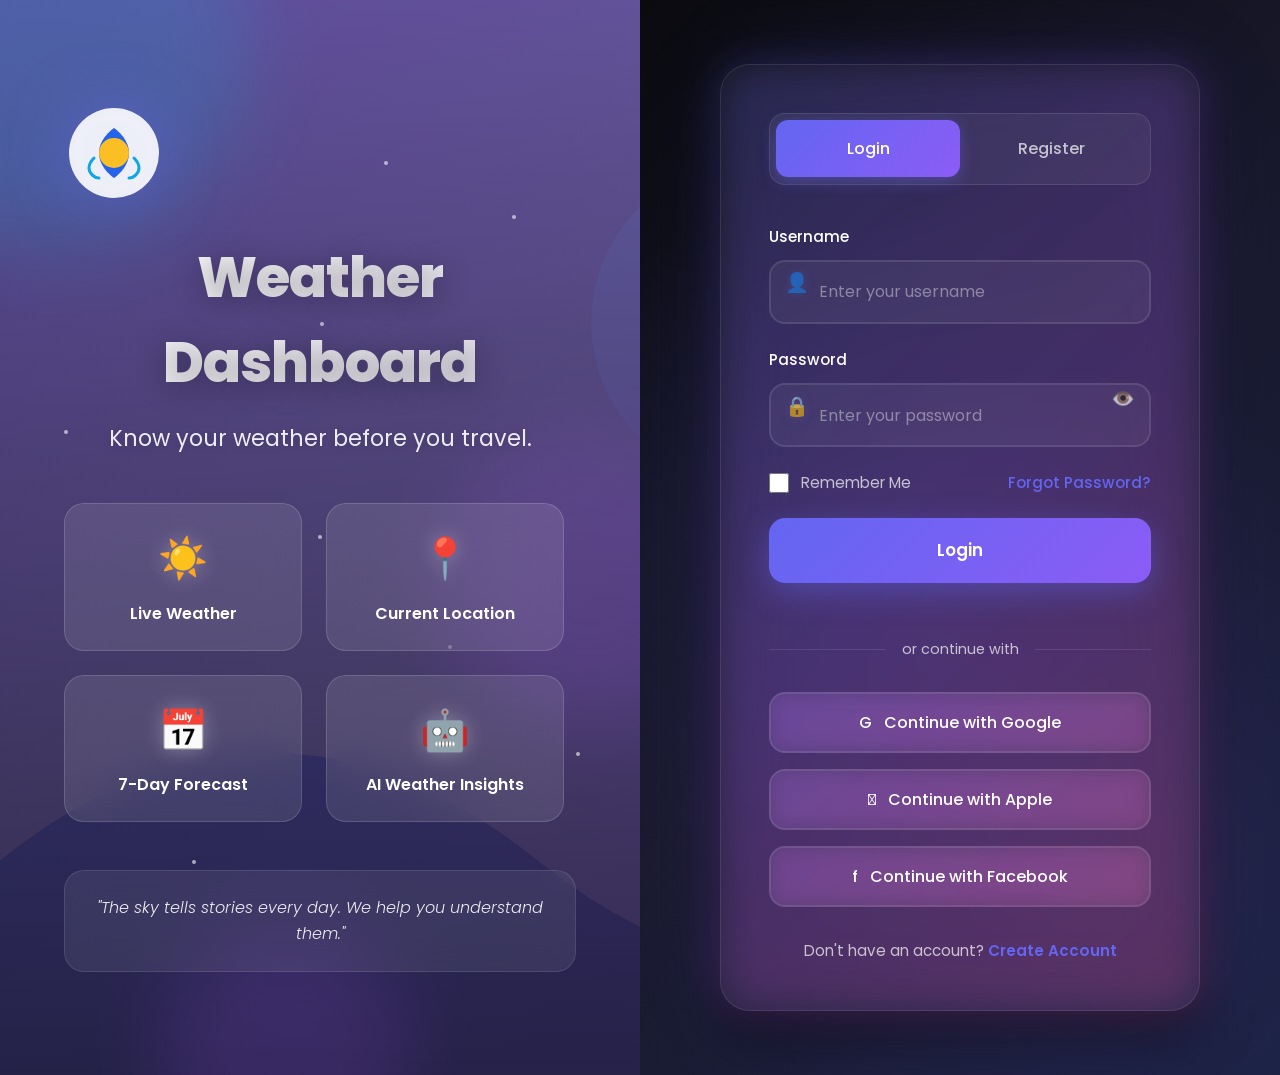
==== dashboard.html @ 893cb173 "Initial project setup" ====
<!DOCTYPE html>
<html lang="en">
<head>
    <meta charset="UTF-8">
    <meta name="viewport" content="width=device-width, initial-scale=1.0">
    <title>Weather Dashboard</title>
    <link rel="preconnect" href="https://fonts.googleapis.com">
    <link rel="preconnect" href="https://fonts.gstatic.com" crossorigin>
    <link href="https://fonts.googleapis.com/css2?family=Poppins:wght@300;400;500;600;700&display=swap" rel="stylesheet">
    <link rel="stylesheet" href="css/dashboard.css">
</head>
<body>
    <div class="dashboard-container">
        <!-- Sidebar -->
        <aside class="sidebar" id="sidebar">
            <div class="sidebar-header">
                <div class="logo">
                    <svg viewBox="0 0 100 100" fill="none" xmlns="http://www.w3.org/2000/svg">
                        <circle cx="50" cy="50" r="45" fill="white"/>
                        <path d="M50 25C50 25 35 35 35 50C35 65 50 75 50 75C50 75 65 65 65 50C65 35 50 25 50 25Z" fill="#2563EB"/>
                        <circle cx="50" cy="50" r="15" fill="#FBBF24"/>
                    </svg>
                </div>
                <span class="app-name">Weather</span>
            </div>

            <nav class="sidebar-nav">
                <a href="#" class="nav-item active" data-section="dashboard">
                    <span class="nav-icon">📊</span>
                    <span class="nav-text">Dashboard</span>
                </a>
                <a href="#" class="nav-item" data-section="weather">
                    <span class="nav-icon">🌤️</span>
                    <span class="nav-text">Weather</span>
                </a>
                <a href="#" class="nav-item" data-section="forecast">
                    <span class="nav-icon">📅</span>
                    <span class="nav-text">Forecast</span>
                </a>
                <a href="#" class="nav-item" data-section="maps">
                    <span class="nav-icon">🗺️</span>
                    <span class="nav-text">Maps</span>
                </a>
                <a href="#" class="nav-item" data-section="favorites">
                    <span class="nav-icon">⭐</span>
                    <span class="nav-text">Favorites</span>
                </a>
                <a href="#" class="nav-item" data-section="recent">
                    <span class="nav-icon">🕐</span>
                    <span class="nav-text">Recent Searches</span>
                </a>
                <a href="#" class="nav-item" data-section="alerts">
                    <span class="nav-icon">🔔</span>
                    <span class="nav-text">Alerts</span>
                </a>
                <a href="#" class="nav-item" data-section="settings">
                    <span class="nav-icon">⚙️</span>
                    <span class="nav-text">Settings</span>
                </a>
            </nav>

            <!-- Premium Upgrade Card -->
            <div class="premium-card">
                <h4>✨ Upgrade to Pro</h4>
                <p>Unlock advanced features</p>
                <button class="upgrade-btn">Upgrade Now</button>
            </div>

            <div class="sidebar-footer">
                <a href="#" class="nav-item logout-btn" id="logoutBtn">
                    <span class="nav-icon">🚪</span>
                    <span class="nav-text">Logout</span>
                </a>
            </div>
        </aside>

        <!-- Main Content -->
        <main class="main-content">
            <!-- Top Navigation -->
            <header class="top-nav">
                <button class="menu-toggle" id="menuToggle">
                    <span></span>
                    <span></span>
                    <span></span>
                </button>

                <div class="search-bar">
                    <span class="search-icon">🔍</span>
                    <input type="text" id="citySearch" placeholder="Search city..." autocomplete="off">
                    <button class="search-btn" id="searchBtn">Search</button>
                </div>

                <div class="nav-actions">
                    <button class="location-btn" id="locationBtn" title="Detect My Location">
                        📍
                    </button>
                    <button class="theme-toggle" id="themeToggle" title="Toggle Theme">
                        🌙
                    </button>
                    <button class="notification-btn" title="Notifications">
                        🔔
                    </button>
                    <div class="user-profile">
                        <img src="assets/avatar.svg" alt="User Avatar" class="avatar" id="userAvatar">
                        <span class="username" id="displayUsername">User</span>
                    </div>
                </div>
            </header>

            <!-- Dashboard Content -->
            <div class="content-area">
                <!-- Greeting Section -->
                <div class="greeting-section">
                    <h1 id="greeting">Good Morning!</h1>
                    <p class="current-time" id="currentTime">Loading...</p>
                </div>

                <!-- Weather Hero Card -->
                <div class="weather-hero" id="weatherHero">
                    <div class="hero-background" id="heroBackground"></div>
                    <div class="hero-content">
                        <div class="hero-left">
                            <div class="location-info">
                                <h2 id="cityName">--</h2>
                                <p id="countryName">--</p>
                            </div>
                            <div class="date-info">
                                <p id="currentDate">--</p>
                            </div>
                        </div>
                        <div class="hero-center">
                            <div class="weather-icon-large" id="weatherIcon">
                                <span class="icon-emoji">🌤️</span>
                            </div>
                            <div class="temperature">
                                <span id="temperature">--</span>
                                <span class="degree">°C</span>
                            </div>
                            <p class="weather-condition" id="weatherCondition">--</p>
                        </div>
                        <div class="hero-right">
                            <div class="feels-like">
                                <span class="label">Feels Like</span>
                                <span id="feelsLike">--°C</span>
                            </div>
                        </div>
                    </div>
                </div>

                <!-- Weather Details Grid -->
                <div class="weather-details">
                    <div class="detail-card">
                        <div class="card-icon">💧</div>
                        <div class="card-content">
                            <span class="card-label">Humidity</span>
                            <span class="card-value" id="humidity">--%</span>
                        </div>
                    </div>
                    <div class="detail-card">
                        <div class="card-icon">💨</div>
                        <div class="card-content">
                            <span class="card-label">Wind Speed</span>
                            <span class="card-value" id="windSpeed">-- km/h</span>
                        </div>
                    </div>
                    <div class="detail-card">
                        <div class="card-icon">🌡️</div>
                        <div class="card-content">
                            <span class="card-label">Pressure</span>
                            <span class="card-value" id="pressure">-- hPa</span>
                        </div>
                    </div>
                    <div class="detail-card">
                        <div class="card-icon">👁️</div>
                        <div class="card-content">
                            <span class="card-label">Visibility</span>
                            <span class="card-value" id="visibility">-- km</span>
                        </div>
                    </div>
                    <div class="detail-card">
                        <div class="card-icon">☀️</div>
                        <div class="card-content">
                            <span class="card-label">UV Index</span>
                            <span class="card-value" id="uvIndex">--</span>
                        </div>
                    </div>
                    <div class="detail-card">
                        <div class="card-icon">🌅</div>
                        <div class="card-content">
                            <span class="card-label">Sunrise</span>
                            <span class="card-value" id="sunrise">--</span>
                        </div>
                    </div>
                    <div class="detail-card">
                        <div class="card-icon">🌇</div>
                        <div class="card-content">
                            <span class="card-label">Sunset</span>
                            <span class="card-value" id="sunset">--</span>
                        </div>
                    </div>
                    <div class="detail-card">
                        <div class="card-icon">🌬️</div>
                        <div class="card-content">
                            <span class="card-label">Air Quality</span>
                            <span class="card-value" id="airQuality">--</span>
                        </div>
                    </div>
                </div>

                <!-- Forecast Section -->
                <div class="forecast-section">
                    <h3>7-Day Forecast</h3>
                    <div class="forecast-cards" id="forecastCards">
                        <!-- Forecast cards will be dynamically added -->
                        <div class="forecast-card skeleton">
                            <div class="skeleton-text"></div>
                            <div class="skeleton-icon"></div>
                            <div class="skeleton-text"></div>
                        </div>
                        <div class="forecast-card skeleton">
                            <div class="skeleton-text"></div>
                            <div class="skeleton-icon"></div>
                            <div class="skeleton-text"></div>
                        </div>
                        <div class="forecast-card skeleton">
                            <div class="skeleton-text"></div>
                            <div class="skeleton-icon"></div>
                            <div class="skeleton-text"></div>
                        </div>
                        <div class="forecast-card skeleton">
                            <div class="skeleton-text"></div>
                            <div class="skeleton-icon"></div>
                            <div class="skeleton-text"></div>
                        </div>
                        <div class="forecast-card skeleton">
                            <div class="skeleton-text"></div>
                            <div class="skeleton-icon"></div>
                            <div class="skeleton-text"></div>
                        </div>
                        <div class="forecast-card skeleton">
                            <div class="skeleton-text"></div>
                            <div class="skeleton-icon"></div>
                            <div class="skeleton-text"></div>
                        </div>
                        <div class="forecast-card skeleton">
                            <div class="skeleton-text"></div>
                            <div class="skeleton-icon"></div>
                            <div class="skeleton-text"></div>
                        </div>
                    </div>
                </div>

                <!-- Hourly Forecast -->
                <div class="hourly-forecast-section">
                    <h3>Hourly Forecast</h3>
                    <div class="hourly-forecast" id="hourlyForecast">
                        <!-- Hourly cards will be dynamically added -->
                        <div class="hourly-card skeleton">
                            <div class="skeleton-text"></div>
                            <div class="skeleton-icon"></div>
                            <div class="skeleton-text"></div>
                        </div>
                        <div class="hourly-card skeleton">
                            <div class="skeleton-text"></div>
                            <div class="skeleton-icon"></div>
                            <div class="skeleton-text"></div>
                        </div>
                        <div class="hourly-card skeleton">
                            <div class="skeleton-text"></div>
                            <div class="skeleton-icon"></div>
                            <div class="skeleton-text"></div>
                        </div>
                        <div class="hourly-card skeleton">
                            <div class="skeleton-text"></div>
                            <div class="skeleton-icon"></div>
                            <div class="skeleton-text"></div>
                        </div>
                        <div class="hourly-card skeleton">
                            <div class="skeleton-text"></div>
                            <div class="skeleton-icon"></div>
                            <div class="skeleton-text"></div>
                        </div>
                        <div class="hourly-card skeleton">
                            <div class="skeleton-text"></div>
                            <div class="skeleton-icon"></div>
                            <div class="skeleton-text"></div>
                        </div>
                        <div class="hourly-card skeleton">
                            <div class="skeleton-text"></div>
                            <div class="skeleton-icon"></div>
                            <div class="skeleton-text"></div>
                        </div>
                        <div class="hourly-card skeleton">
                            <div class="skeleton-text"></div>
                            <div class="skeleton-icon"></div>
                            <div class="skeleton-text"></div>
                        </div>
                    </div>
                </div>

                <!-- AI Weather Insight -->
                <div class="ai-insight-section">
                    <div class="ai-insight-card">
                        <div class="ai-insight-content">
                            <div class="ai-robot">🤖</div>
                            <div class="ai-insight-text">
                                <h3><span class="ai-badge">AI</span> Weather Insights</h3>
                                <p>Based on current conditions, expect mild temperatures with a chance of light rain in the afternoon. Perfect for outdoor activities!</p>
                                <button class="view-more-btn">View More Insights</button>
                            </div>
                        </div>
                    </div>
                </div>

                <!-- Wind Map -->
                <div class="wind-map-section">
                    <h3>Live Wind Map</h3>
                    <div class="wind-map-card">
                        <div class="map-container">
                            <div class="map-placeholder">
                                <span>🗺️ Interactive wind map coming soon</span>
                            </div>
                            <div class="live-view-badge">LIVE</div>
                            <div class="zoom-controls">
                                <button class="zoom-btn">+</button>
                                <button class="zoom-btn">-</button>
                            </div>
                        </div>
                    </div>
                </div>

                <!-- Recent Searches -->
                <div class="recent-searches-section">
                    <h3>Recent Searches</h3>
                    <div class="recent-searches" id="recentSearches">
                        <p class="no-searches">No recent searches</p>
                    </div>
                    <button class="clear-all-btn" id="clearAllBtn" style="display: none;">Clear All</button>
                </div>

                <!-- Location Banner -->
                <div class="location-banner-section">
                    <div class="location-banner">
                        <div class="location-banner-content">
                            <span class="location-banner-icon">📍</span>
                            <div class="location-banner-text">
                                <p>Enable location services</p>
                                <span>Get accurate weather for your current location</span>
                            </div>
                        </div>
                        <button class="detect-location-btn" id="detectLocationBtn">Detect My Location</button>
                    </div>
                </div>
            </div>
        </main>
    </div>

    <!-- Toast Container -->
    <div class="toast-container" id="toastContainer"></div>

    <!-- Loading Overlay -->
    <div class="loading-overlay" id="loadingOverlay">
        <div class="loading-spinner"></div>
        <p>Loading weather data...</p>
    </div>

    <script src="js/dashboard.js"></script>
</body>
</html>
---- css/dashboard.css ----
/* ============================================
   Weather Dashboard - Premium Dashboard Styles
   Dark Futuristic Design
   ============================================ */

/* CSS Variables */
:root {
  --primary: #6366f1;
  --secondary: #8b5cf6;
  --accent: #a855f7;
  --dark: #0a0a0f;
  --background: #0a0a0f;
  --sidebar-bg: #0a0a0f;
  --card-bg: rgba(255, 255, 255, 0.03);
  --card-bg-hover: rgba(255, 255, 255, 0.06);
  --text-primary: #ffffff;
  --text-secondary: rgba(255, 255, 255, 0.7);
  --text-light: rgba(255, 255, 255, 0.5);
  --success: #10b981;
  --warning: #f59e0b;
  --danger: #ef4444;
  --neon-blue: #00d4ff;
  --neon-purple: #a855f7;
  --neon-pink: #ec4899;
  --shadow-sm: 0 4px 6px -1px rgba(0, 0, 0, 0.3);
  --shadow-md: 0 10px 15px -3px rgba(0, 0, 0, 0.4);
  --shadow-lg: 0 20px 25px -5px rgba(0, 0, 0, 0.5);
  --shadow-xl: 0 25px 50px -12px rgba(0, 0, 0, 0.6);
  --shadow-glow: 0 0 20px rgba(99, 102, 241, 0.3);
  --border-color: rgba(255, 255, 255, 0.1);
  --glass-bg: rgba(255, 255, 255, 0.03);
  --glass-border: rgba(255, 255, 255, 0.08);
}

/* Reset and Base Styles */
* {
  margin: 0;
  padding: 0;
  box-sizing: border-box;
}

body {
  font-family: 'Poppins', sans-serif;
  background: var(--dark);
  background-image: 
    radial-gradient(circle at 20% 50%, rgba(99, 102, 241, 0.08) 0%, transparent 50%),
    radial-gradient(circle at 80% 80%, rgba(168, 85, 247, 0.08) 0%, transparent 50%),
    radial-gradient(circle at 40% 20%, rgba(236, 72, 153, 0.05) 0%, transparent 40%);
  color: var(--text-primary);
  overflow-x: hidden;
  min-height: 100vh;
}

/* ============================================
   Dashboard Container
   ============================================ */
.dashboard-container {
  display: flex;
  min-height: 100vh;
}

/* ============================================
   Sidebar - Premium Dark Design
   ============================================ */
.sidebar {
  width: 280px;
  background: var(--sidebar-bg);
  display: flex;
  flex-direction: column;
  position: fixed;
  left: 0;
  top: 0;
  height: 100vh;
  z-index: 100;
  transition: transform 0.4s cubic-bezier(0.4, 0, 0.2, 1);
  border-right: 1px solid var(--border-color);
}

.sidebar-header {
  padding: 2rem 1.5rem;
  display: flex;
  align-items: center;
  gap: 1rem;
  border-bottom: 1px solid var(--border-color);
}

.logo {
  width: 50px;
  height: 50px;
  flex-shrink: 0;
  filter: drop-shadow(0 0 15px rgba(99, 102, 241, 0.5));
}

.app-name {
  color: white;
  font-size: 1.4rem;
  font-weight: 800;
  letter-spacing: -0.5px;
  background: linear-gradient(135deg, #ffffff 0%, rgba(255, 255, 255, 0.8) 100%);
  -webkit-background-clip: text;
  -webkit-text-fill-color: transparent;
  background-clip: text;
}

.sidebar-nav {
  flex: 1;
  padding: 1.5rem 1rem;
  display: flex;
  flex-direction: column;
  gap: 0.5rem;
  overflow-y: auto;
}

.nav-item {
  display: flex;
  align-items: center;
  gap: 1rem;
  padding: 1rem 1.2rem;
  color: var(--text-secondary);
  text-decoration: none;
  border-radius: 16px;
  transition: all 0.3s cubic-bezier(0.175, 0.885, 0.32, 1.275);
  font-weight: 500;
  position: relative;
  overflow: hidden;
}

.nav-item::before {
  content: '';
  position: absolute;
  left: 0;
  top: 0;
  bottom: 0;
  width: 3px;
  background: linear-gradient(180deg, var(--primary) 0%, var(--secondary) 100%);
  transform: scaleY(0);
  transition: transform 0.3s ease;
}

.nav-item:hover {
  background: var(--card-bg-hover);
  color: white;
  transform: translateX(8px);
}

.nav-item:hover::before {
  transform: scaleY(1);
}

.nav-item.active {
  background: linear-gradient(135deg, rgba(99, 102, 241, 0.2) 0%, rgba(139, 92, 246, 0.2) 100%);
  color: white;
  box-shadow: 0 0 20px rgba(99, 102, 241, 0.3);
}

.nav-item.active::before {
  transform: scaleY(1);
}

.nav-icon {
  font-size: 1.4rem;
  width: 24px;
  text-align: center;
  filter: drop-shadow(0 0 5px rgba(99, 102, 241, 0.3));
  transition: filter 0.3s ease;
}

.nav-item:hover .nav-icon {
  filter: drop-shadow(0 0 10px rgba(99, 102, 241, 0.6));
}

.nav-text {
  font-size: 0.95rem;
  font-weight: 500;
}

.sidebar-footer {
  padding: 1rem;
  border-top: 1px solid var(--border-color);
}

.logout-btn {
  color: var(--danger);
}

.logout-btn:hover {
  background: rgba(239, 68, 68, 0.15);
  color: var(--danger);
  box-shadow: 0 0 20px rgba(239, 68, 68, 0.3);
}

/* Premium Upgrade Card */
.premium-card {
  margin: 1rem;
  padding: 1.5rem;
  background: linear-gradient(135deg, rgba(99, 102, 241, 0.2) 0%, rgba(168, 85, 247, 0.2) 100%);
  border: 1px solid rgba(99, 102, 241, 0.3);
  border-radius: 20px;
  text-align: center;
  transition: all 0.3s ease;
  cursor: pointer;
}

.premium-card:hover {
  transform: translateY(-5px);
  box-shadow: 0 10px 30px rgba(99, 102, 241, 0.4);
  border-color: rgba(99, 102, 241, 0.5);
}

.premium-card h4 {
  color: white;
  font-size: 1rem;
  font-weight: 600;
  margin-bottom: 0.5rem;
}

.premium-card p {
  color: var(--text-secondary);
  font-size: 0.85rem;
  margin-bottom: 1rem;
}

.premium-card .upgrade-btn {
  background: linear-gradient(135deg, var(--primary) 0%, var(--secondary) 100%);
  color: white;
  border: none;
  padding: 0.6rem 1.2rem;
  border-radius: 12px;
  font-size: 0.85rem;
  font-weight: 600;
  cursor: pointer;
  transition: all 0.3s ease;
}

.premium-card .upgrade-btn:hover {
  box-shadow: 0 5px 15px rgba(99, 102, 241, 0.5);
}

/* ============================================
   Main Content
   ============================================ */
.main-content {
  flex: 1;
  margin-left: 280px;
  min-height: 100vh;
  transition: margin-left 0.3s ease;
}

.main-content.sidebar-collapsed {
  margin-left: 0;
}

/* ============================================
   Top Navigation - Premium Design
   ============================================ */
.top-nav {
  background: rgba(10, 10, 15, 0.8);
  backdrop-filter: blur(20px);
  padding: 1.2rem 2rem;
  display: flex;
  align-items: center;
  justify-content: space-between;
  gap: 2rem;
  box-shadow: 0 4px 20px rgba(0, 0, 0, 0.3);
  position: sticky;
  top: 0;
  z-index: 50;
  border-bottom: 1px solid var(--border-color);
}

.menu-toggle {
  display: none;
  flex-direction: column;
  gap: 5px;
  background: none;
  border: none;
  cursor: pointer;
  padding: 8px;
  border-radius: 8px;
  transition: background 0.3s ease;
}

.menu-toggle:hover {
  background: var(--card-bg-hover);
}

.menu-toggle span {
  width: 25px;
  height: 3px;
  background: var(--text-primary);
  border-radius: 3px;
  transition: all 0.3s ease;
  box-shadow: 0 0 5px rgba(99, 102, 241, 0.3);
}

.search-bar {
  flex: 1;
  max-width: 500px;
  display: flex;
  align-items: center;
  background: var(--card-bg);
  border: 2px solid var(--border-color);
  border-radius: 20px;
  padding: 0.8rem 1.2rem;
  transition: all 0.3s ease;
  backdrop-filter: blur(10px);
}

.search-bar:focus-within {
  border-color: var(--primary);
  box-shadow: 0 0 0 4px rgba(99, 102, 241, 0.15), 0 0 20px rgba(99, 102, 241, 0.3);
  background: var(--card-bg-hover);
}

.search-icon {
  font-size: 1.3rem;
  margin-right: 0.8rem;
  filter: drop-shadow(0 0 5px rgba(99, 102, 241, 0.3));
}

.search-bar input {
  flex: 1;
  border: none;
  background: transparent;
  font-family: 'Poppins', sans-serif;
  font-size: 1rem;
  color: var(--text-primary);
  outline: none;
}

.search-bar input::placeholder {
  color: var(--text-light);
}

.search-btn {
  background: linear-gradient(135deg, var(--primary) 0%, var(--secondary) 100%);
  color: white;
  border: none;
  padding: 0.7rem 1.5rem;
  border-radius: 14px;
  font-family: 'Poppins', sans-serif;
  font-size: 0.95rem;
  font-weight: 600;
  cursor: pointer;
  transition: all 0.3s ease;
  box-shadow: 0 4px 15px rgba(99, 102, 241, 0.3);
}

.search-btn:hover {
  transform: translateY(-2px);
  box-shadow: 0 6px 20px rgba(99, 102, 241, 0.5);
}

.nav-actions {
  display: flex;
  align-items: center;
  gap: 1rem;
}

.nav-actions button {
  width: 44px;
  height: 44px;
  border-radius: 14px;
  border: none;
  background: var(--card-bg);
  font-size: 1.3rem;
  cursor: pointer;
  transition: all 0.3s cubic-bezier(0.175, 0.885, 0.32, 1.275);
  display: flex;
  align-items: center;
  justify-content: center;
  backdrop-filter: blur(10px);
  border: 1px solid var(--border-color);
}

.nav-actions button:hover {
  background: var(--card-bg-hover);
  transform: translateY(-3px);
  box-shadow: 0 5px 20px rgba(99, 102, 241, 0.3);
  border-color: rgba(99, 102, 241, 0.5);
}

.theme-toggle {
  position: relative;
}

.user-profile {
  display: flex;
  align-items: center;
  gap: 1rem;
  padding: 0.6rem 1.2rem;
  background: var(--card-bg);
  border-radius: 16px;
  cursor: pointer;
  transition: all 0.3s ease;
  border: 1px solid var(--border-color);
  backdrop-filter: blur(10px);
}

.user-profile:hover {
  background: var(--card-bg-hover);
  transform: translateY(-2px);
  box-shadow: 0 5px 20px rgba(99, 102, 241, 0.3);
  border-color: rgba(99, 102, 241, 0.5);
}

.avatar {
  width: 40px;
  height: 40px;
  border-radius: 50%;
  object-fit: cover;
  border: 2px solid var(--primary);
  box-shadow: 0 0 15px rgba(99, 102, 241, 0.4);
}

.username {
  font-size: 0.95rem;
  font-weight: 600;
  color: var(--text-primary);
}

/* ============================================
   Content Area - Premium Design
   ============================================ */
.content-area {
  padding: 2.5rem;
  max-width: 1600px;
  margin: 0 auto;
  animation: fadeIn 0.6s ease-out;
}

@keyframes fadeIn {
  from {
    opacity: 0;
    transform: translateY(20px);
  }
  to {
    opacity: 1;
    transform: translateY(0);
  }
}

/* ============================================
   Greeting Section - Premium Design
   ============================================ */
.greeting-section {
  margin-bottom: 2.5rem;
  animation: slideUp 0.6s ease-out;
}

@keyframes slideUp {
  from {
    opacity: 0;
    transform: translateY(30px);
  }
  to {
    opacity: 1;
    transform: translateY(0);
  }
}

.greeting-section h1 {
  font-size: 2.2rem;
  font-weight: 800;
  margin-bottom: 0.5rem;
  background: linear-gradient(135deg, #ffffff 0%, rgba(255, 255, 255, 0.8) 100%);
  -webkit-background-clip: text;
  -webkit-text-fill-color: transparent;
  background-clip: text;
  letter-spacing: -0.5px;
}

.current-time {
  font-size: 1.05rem;
  color: var(--text-secondary);
  font-weight: 400;
}

/* ============================================
   Weather Hero Card - Premium Design
   ============================================ */
.weather-hero {
  position: relative;
  background: linear-gradient(135deg, rgba(99, 102, 241, 0.3) 0%, rgba(139, 92, 246, 0.3) 100%);
  border-radius: 32px;
  padding: 3rem;
  margin-bottom: 2.5rem;
  overflow: hidden;
  box-shadow: 0 25px 50px rgba(0, 0, 0, 0.5), 0 0 100px rgba(99, 102, 241, 0.2);
  animation: slideUp 0.8s ease-out;
  animation-delay: 0.1s;
  animation-fill-mode: backwards;
  border: 1px solid rgba(255, 255, 255, 0.1);
  backdrop-filter: blur(20px);
}

.hero-background {
  position: absolute;
  top: 0;
  left: 0;
  right: 0;
  bottom: 0;
  opacity: 0.4;
  transition: background 0.8s ease;
  background-size: cover;
  background-position: center;
}

/* Weather Backgrounds - Premium */
.hero-background.sunny {
  background: linear-gradient(135deg, rgba(251, 191, 36, 0.3) 0%, rgba(245, 158, 11, 0.3) 100%);
}

.hero-background.rain {
  background: linear-gradient(135deg, rgba(59, 130, 246, 0.3) 0%, rgba(37, 99, 235, 0.3) 100%);
}

.hero-background.cloudy {
  background: linear-gradient(135deg, rgba(107, 114, 128, 0.3) 0%, rgba(75, 85, 99, 0.3) 100%);
}

.hero-background.night {
  background: linear-gradient(135deg, rgba(15, 23, 42, 0.5) 0%, rgba(30, 41, 59, 0.5) 100%);
}

.hero-background.snow {
  background: linear-gradient(135deg, rgba(224, 242, 254, 0.3) 0%, rgba(186, 230, 253, 0.3) 100%);
}

.hero-content {
  position: relative;
  z-index: 1;
  display: grid;
  grid-template-columns: 1fr 1.2fr 1fr;
  gap: 2.5rem;
  align-items: center;
}

.hero-left {
  color: white;
}

.location-info h2 {
  font-size: 2.8rem;
  font-weight: 800;
  margin-bottom: 0.5rem;
  text-shadow: 0 4px 20px rgba(0, 0, 0, 0.3);
  letter-spacing: -1px;
}

.location-info p {
  font-size: 1.2rem;
  opacity: 0.9;
  font-weight: 500;
}

.date-info {
  margin-top: 1.2rem;
  font-size: 1rem;
  opacity: 0.85;
  font-weight: 400;
}

.hero-center {
  text-align: center;
  color: white;
}

.weather-icon-large {
  font-size: 6rem;
  margin-bottom: 1rem;
  animation: float 4s ease-in-out infinite;
  filter: drop-shadow(0 0 30px rgba(255, 255, 255, 0.3));
}

@keyframes float {
  0%, 100% { transform: translateY(0) rotate(0deg); }
  50% { transform: translateY(-15px) rotate(3deg); }
}

.temperature {
  font-size: 5rem;
  font-weight: 800;
  line-height: 1;
  text-shadow: 0 4px 30px rgba(0, 0, 0, 0.3);
  letter-spacing: -3px;
}

.degree {
  font-size: 2.5rem;
  font-weight: 600;
}

.weather-condition {
  font-size: 1.4rem;
  margin-top: 0.8rem;
  opacity: 0.95;
  font-weight: 500;
  text-shadow: 0 2px 10px rgba(0, 0, 0, 0.2);
}

.hero-right {
  color: white;
  text-align: right;
}

.feels-like {
  background: rgba(255, 255, 255, 0.15);
  backdrop-filter: blur(20px);
  padding: 1.2rem 1.8rem;
  border-radius: 20px;
  display: inline-block;
  border: 1px solid rgba(255, 255, 255, 0.2);
  box-shadow: 0 10px 30px rgba(0, 0, 0, 0.2);
}

.feels-like .label {
  display: block;
  font-size: 0.9rem;
  opacity: 0.85;
  margin-bottom: 0.4rem;
  font-weight: 500;
}

.feels-like span:last-child {
  font-size: 1.8rem;
  font-weight: 700;
  text-shadow: 0 2px 10px rgba(0, 0, 0, 0.2);
}

/* ============================================
   Weather Details Grid - Premium Design
   ============================================ */
.weather-details {
  display: grid;
  grid-template-columns: repeat(4, 1fr);
  gap: 1.5rem;
  margin-bottom: 2.5rem;
  animation: slideUp 0.8s ease-out;
  animation-delay: 0.2s;
  animation-fill-mode: backwards;
}

.detail-card {
  background: var(--card-bg);
  border-radius: 24px;
  padding: 1.8rem;
  display: flex;
  align-items: center;
  gap: 1.2rem;
  box-shadow: var(--shadow-lg);
  transition: all 0.4s cubic-bezier(0.175, 0.885, 0.32, 1.275);
  cursor: pointer;
  border: 1px solid var(--border-color);
  backdrop-filter: blur(20px);
  position: relative;
  overflow: hidden;
}

.detail-card::before {
  content: '';
  position: absolute;
  top: 0;
  left: 0;
  right: 0;
  bottom: 0;
  background: linear-gradient(135deg, rgba(99, 102, 241, 0.1) 0%, rgba(168, 85, 247, 0.1) 100%);
  opacity: 0;
  transition: opacity 0.3s ease;
}

.detail-card:hover::before {
  opacity: 1;
}

.detail-card:hover {
  transform: translateY(-8px) scale(1.02);
  box-shadow: 0 20px 40px rgba(0, 0, 0, 0.4), 0 0 30px rgba(99, 102, 241, 0.3);
  border-color: rgba(99, 102, 241, 0.5);
}

.card-icon {
  font-size: 2.2rem;
  width: 56px;
  height: 56px;
  display: flex;
  align-items: center;
  justify-content: center;
  background: rgba(255, 255, 255, 0.05);
  border-radius: 16px;
  position: relative;
  z-index: 1;
  filter: drop-shadow(0 0 10px rgba(99, 102, 241, 0.3));
  transition: filter 0.3s ease;
}

.detail-card:hover .card-icon {
  filter: drop-shadow(0 0 15px rgba(99, 102, 241, 0.6));
}

.card-content {
  display: flex;
  flex-direction: column;
  position: relative;
  z-index: 1;
}

.card-label {
  font-size: 0.9rem;
  color: var(--text-secondary);
  margin-bottom: 0.4rem;
  font-weight: 500;
}

.card-value {
  font-size: 1.2rem;
  font-weight: 700;
  color: var(--text-primary);
  text-shadow: 0 2px 10px rgba(99, 102, 241, 0.3);
}

/* ============================================
   Forecast Section - Premium Design
   ============================================ */
.forecast-section,
.hourly-forecast-section,
.recent-searches-section,
.ai-insight-section,
.wind-map-section,
.location-banner-section {
  margin-bottom: 2.5rem;
  animation: slideUp 0.8s ease-out;
  animation-delay: 0.3s;
  animation-fill-mode: backwards;
}

.forecast-section h3,
.hourly-forecast-section h3,
.recent-searches-section h3,
.ai-insight-section h3,
.wind-map-section h3 {
  font-size: 1.4rem;
  font-weight: 700;
  margin-bottom: 1.2rem;
  color: var(--text-primary);
  letter-spacing: -0.5px;
}

.forecast-cards {
  display: grid;
  grid-template-columns: repeat(7, 1fr);
  gap: 1.5rem;
}

.forecast-card {
  background: var(--card-bg);
  border-radius: 24px;
  padding: 1.8rem;
  text-align: center;
  box-shadow: var(--shadow-lg);
  transition: all 0.4s cubic-bezier(0.175, 0.885, 0.32, 1.275);
  border: 1px solid var(--border-color);
  cursor: pointer;
  backdrop-filter: blur(20px);
  position: relative;
  overflow: hidden;
}

.forecast-card::before {
  content: '';
  position: absolute;
  top: 0;
  left: 0;
  right: 0;
  bottom: 0;
  background: linear-gradient(135deg, rgba(99, 102, 241, 0.15) 0%, rgba(168, 85, 247, 0.15) 100%);
  opacity: 0;
  transition: opacity 0.3s ease;
}

.forecast-card:hover::before {
  opacity: 1;
}

.forecast-card:hover {
  transform: translateY(-8px) scale(1.03);
  box-shadow: 0 20px 40px rgba(0, 0, 0, 0.4), 0 0 30px rgba(99, 102, 241, 0.3);
  border-color: rgba(99, 102, 241, 0.5);
}

.forecast-day {
  font-size: 1.1rem;
  font-weight: 700;
  color: var(--text-primary);
  margin-bottom: 0.4rem;
  position: relative;
  z-index: 1;
}

.forecast-date {
  font-size: 0.85rem;
  color: var(--text-secondary);
  margin-bottom: 1rem;
  position: relative;
  z-index: 1;
}

.forecast-icon {
  font-size: 3.5rem;
  margin: 1rem 0;
  animation: float 4s ease-in-out infinite;
  position: relative;
  z-index: 1;
  filter: drop-shadow(0 0 15px rgba(255, 255, 255, 0.2));
}

.forecast-temps {
  display: flex;
  justify-content: center;
  gap: 1rem;
  margin-bottom: 0.6rem;
  position: relative;
  z-index: 1;
}

.forecast-temp {
  font-size: 1.3rem;
  font-weight: 700;
}

.forecast-temp.max {
  color: var(--danger);
  text-shadow: 0 0 10px rgba(239, 68, 68, 0.5);
}

.forecast-temp.min {
  color: var(--neon-blue);
  text-shadow: 0 0 10px rgba(0, 212, 255, 0.5);
}

.forecast-desc {
  font-size: 0.9rem;
  color: var(--text-secondary);
  position: relative;
  z-index: 1;
  font-weight: 500;
}

.forecast-rain-prob {
  font-size: 0.8rem;
  color: var(--neon-blue);
  margin-top: 0.5rem;
  position: relative;
  z-index: 1;
}

/* ============================================
   Hourly Forecast - Premium Design
   ============================================ */
.hourly-forecast {
  display: flex;
  gap: 1rem;
  overflow-x: auto;
  padding-bottom: 1rem;
  scrollbar-width: thin;
  scrollbar-color: var(--primary) var(--border-color);
}

.hourly-forecast::-webkit-scrollbar {
  height: 8px;
}

.hourly-forecast::-webkit-scrollbar-track {
  background: var(--border-color);
  border-radius: 4px;
}

.hourly-forecast::-webkit-scrollbar-thumb {
  background: linear-gradient(135deg, var(--primary) 0%, var(--secondary) 100%);
  border-radius: 4px;
}

.hourly-card {
  flex-shrink: 0;
  width: 130px;
  background: var(--card-bg);
  border-radius: 20px;
  padding: 1.5rem;
  text-align: center;
  box-shadow: var(--shadow-lg);
  min-width: 130px;
  transition: all 0.4s cubic-bezier(0.175, 0.885, 0.32, 1.275);
  border: 1px solid var(--border-color);
  cursor: pointer;
  backdrop-filter: blur(20px);
  position: relative;
  overflow: hidden;
}

.hourly-card::before {
  content: '';
  position: absolute;
  top: 0;
  left: 0;
  right: 0;
  bottom: 0;
  background: linear-gradient(135deg, rgba(99, 102, 241, 0.15) 0%, rgba(168, 85, 247, 0.15) 100%);
  opacity: 0;
  transition: opacity 0.3s ease;
}

.hourly-card:hover::before {
  opacity: 1;
}

.hourly-card:hover {
  transform: translateY(-8px) scale(1.05);
  box-shadow: 0 20px 40px rgba(0, 0, 0, 0.4), 0 0 30px rgba(99, 102, 241, 0.3);
  border-color: rgba(99, 102, 241, 0.5);
}

.hourly-time {
  font-size: 0.95rem;
  color: var(--text-secondary);
  margin-bottom: 1rem;
  position: relative;
  z-index: 1;
  font-weight: 500;
}

.hourly-icon {
  font-size: 2.5rem;
  margin-bottom: 1rem;
  position: relative;
  z-index: 1;
  filter: drop-shadow(0 0 10px rgba(255, 255, 255, 0.2));
}

.hourly-temp {
  font-size: 1.5rem;
  font-weight: 700;
  color: var(--text-primary);
  position: relative;
  z-index: 1;
  text-shadow: 0 2px 10px rgba(99, 102, 241, 0.3);
}

/* ============================================
   Recent Searches - Premium Design
   ============================================ */
.recent-searches {
  display: flex;
  flex-direction: column;
  gap: 0.8rem;
}

.search-tag {
  background: var(--card-bg);
  border: 1px solid var(--border-color);
  border-radius: 16px;
  padding: 1rem 1.5rem;
  font-size: 1rem;
  color: var(--text-primary);
  cursor: pointer;
  transition: all 0.3s cubic-bezier(0.175, 0.885, 0.32, 1.275);
  display: flex;
  align-items: center;
  gap: 1rem;
  box-shadow: var(--shadow-md);
  backdrop-filter: blur(20px);
}

.search-tag:hover {
  background: var(--card-bg-hover);
  border-color: rgba(99, 102, 241, 0.5);
  transform: translateX(5px);
  box-shadow: 0 5px 20px rgba(99, 102, 241, 0.3);
}

.search-tag .clock-icon {
  font-size: 1.2rem;
  filter: drop-shadow(0 0 5px rgba(99, 102, 241, 0.3));
}

.search-tag .remove {
  font-size: 1.2rem;
  opacity: 0.5;
  transition: all 0.3s ease;
  margin-left: auto;
}

.search-tag:hover .remove {
  opacity: 1;
  color: var(--danger);
}

.no-searches {
  color: var(--text-secondary);
  font-style: italic;
  text-align: center;
  padding: 2rem;
}

.clear-all-btn {
  background: transparent;
  border: 1px solid var(--border-color);
  color: var(--text-secondary);
  padding: 0.6rem 1.2rem;
  border-radius: 12px;
  font-size: 0.9rem;
  cursor: pointer;
  transition: all 0.3s ease;
  margin-top: 1rem;
}

.clear-all-btn:hover {
  background: var(--danger);
  color: white;
  border-color: var(--danger);
  box-shadow: 0 5px 15px rgba(239, 68, 68, 0.3);
}

/* ============================================
   AI Weather Insight - Premium Design
   ============================================ */
.ai-insight-card {
  background: linear-gradient(135deg, rgba(168, 85, 247, 0.2) 0%, rgba(236, 72, 153, 0.2) 100%);
  border-radius: 32px;
  padding: 2.5rem;
  border: 1px solid rgba(168, 85, 247, 0.3);
  backdrop-filter: blur(20px);
  box-shadow: 0 25px 50px rgba(0, 0, 0, 0.4), 0 0 100px rgba(168, 85, 247, 0.2);
  transition: all 0.4s ease;
  position: relative;
  overflow: hidden;
}

.ai-insight-card::before {
  content: '';
  position: absolute;
  top: -50%;
  right: -50%;
  width: 100%;
  height: 100%;
  background: radial-gradient(circle, rgba(168, 85, 247, 0.3) 0%, transparent 70%);
  animation: pulse 4s ease-in-out infinite;
}

@keyframes pulse {
  0%, 100% { transform: scale(1); opacity: 0.5; }
  50% { transform: scale(1.2); opacity: 0.8; }
}

.ai-insight-card:hover {
  transform: translateY(-5px);
  box-shadow: 0 30px 60px rgba(0, 0, 0, 0.5), 0 0 120px rgba(168, 85, 247, 0.3);
  border-color: rgba(168, 85, 247, 0.5);
}

.ai-insight-content {
  position: relative;
  z-index: 1;
  display: flex;
  align-items: center;
  gap: 2rem;
}

.ai-robot {
  font-size: 4rem;
  animation: float 4s ease-in-out infinite;
  filter: drop-shadow(0 0 20px rgba(168, 85, 247, 0.5));
}

.ai-insight-text {
  flex: 1;
}

.ai-insight-text h3 {
  font-size: 1.5rem;
  font-weight: 700;
  margin-bottom: 0.8rem;
  color: white;
  display: flex;
  align-items: center;
  gap: 0.5rem;
}

.ai-insight-text h3 .ai-badge {
  background: linear-gradient(135deg, var(--neon-purple) 0%, var(--neon-pink) 100%);
  padding: 0.3rem 0.8rem;
  border-radius: 20px;
  font-size: 0.75rem;
  font-weight: 700;
  text-transform: uppercase;
}

.ai-insight-text p {
  color: rgba(255, 255, 255, 0.9);
  font-size: 1rem;
  line-height: 1.6;
  margin-bottom: 1.2rem;
}

.view-more-btn {
  background: linear-gradient(135deg, var(--neon-purple) 0%, var(--neon-pink) 100%);
  color: white;
  border: none;
  padding: 0.8rem 1.5rem;
  border-radius: 14px;
  font-size: 0.95rem;
  font-weight: 600;
  cursor: pointer;
  transition: all 0.3s ease;
  box-shadow: 0 5px 20px rgba(168, 85, 247, 0.4);
}

.view-more-btn:hover {
  transform: translateY(-2px);
  box-shadow: 0 8px 25px rgba(168, 85, 247, 0.6);
}

/* ============================================
   Wind Map - Premium Design
   ============================================ */
.wind-map-card {
  background: var(--card-bg);
  border-radius: 32px;
  padding: 2rem;
  border: 1px solid var(--border-color);
  backdrop-filter: blur(20px);
  box-shadow: var(--shadow-xl);
  position: relative;
  overflow: hidden;
  min-height: 300px;
}

.wind-map-card::before {
  content: '';
  position: absolute;
  top: 0;
  left: 0;
  right: 0;
  bottom: 0;
  background: linear-gradient(135deg, rgba(99, 102, 241, 0.1) 0%, rgba(168, 85, 247, 0.1) 100%);
}

.map-container {
  position: relative;
  height: 250px;
  background: rgba(0, 0, 0, 0.3);
  border-radius: 20px;
  overflow: hidden;
}

.map-placeholder {
  width: 100%;
  height: 100%;
  display: flex;
  align-items: center;
  justify-content: center;
  color: var(--text-secondary);
  font-size: 1rem;
}

.live-view-badge {
  position: absolute;
  top: 1rem;
  right: 1rem;
  background: rgba(16, 185, 129, 0.2);
  color: var(--success);
  padding: 0.4rem 0.8rem;
  border-radius: 20px;
  font-size: 0.8rem;
  font-weight: 600;
  display: flex;
  align-items: center;
  gap: 0.4rem;
  backdrop-filter: blur(10px);
  border: 1px solid rgba(16, 185, 129, 0.3);
}

.live-view-badge::before {
  content: '';
  width: 8px;
  height: 8px;
  background: var(--success);
  border-radius: 50%;
  animation: blink 1.5s ease-in-out infinite;
}

@keyframes blink {
  0%, 100% { opacity: 1; }
  50% { opacity: 0.3; }
}

.zoom-controls {
  position: absolute;
  bottom: 1rem;
  right: 1rem;
  display: flex;
  gap: 0.5rem;
}

.zoom-btn {
  width: 36px;
  height: 36px;
  background: rgba(255, 255, 255, 0.1);
  border: 1px solid var(--border-color);
  border-radius: 10px;
  color: white;
  font-size: 1.2rem;
  cursor: pointer;
  transition: all 0.3s ease;
  display: flex;
  align-items: center;
  justify-content: center;
  backdrop-filter: blur(10px);
}

.zoom-btn:hover {
  background: rgba(255, 255, 255, 0.2);
  transform: scale(1.1);
}

/* ============================================
   Location Banner - Premium Design
   ============================================ */
.location-banner {
  background: linear-gradient(135deg, rgba(99, 102, 241, 0.2) 0%, rgba(139, 92, 246, 0.2) 100%);
  border-radius: 24px;
  padding: 1.5rem 2rem;
  border: 1px solid rgba(99, 102, 241, 0.3);
  backdrop-filter: blur(20px);
  box-shadow: 0 15px 30px rgba(0, 0, 0, 0.3);
  display: flex;
  align-items: center;
  justify-content: space-between;
  gap: 2rem;
  transition: all 0.3s ease;
}

.location-banner:hover {
  transform: translateY(-3px);
  box-shadow: 0 20px 40px rgba(0, 0, 0, 0.4), 0 0 50px rgba(99, 102, 241, 0.2);
}

.location-banner-content {
  display: flex;
  align-items: center;
  gap: 1rem;
}

.location-banner-icon {
  font-size: 2rem;
  filter: drop-shadow(0 0 15px rgba(99, 102, 241, 0.5));
}

.location-banner-text {
  color: white;
}

.location-banner-text p {
  font-size: 1rem;
  font-weight: 500;
  margin-bottom: 0.2rem;
}

.location-banner-text span {
  font-size: 0.85rem;
  opacity: 0.8;
}

.detect-location-btn {
  background: linear-gradient(135deg, var(--primary) 0%, var(--secondary) 100%);
  color: white;
  border: none;
  padding: 0.8rem 1.8rem;
  border-radius: 14px;
  font-size: 0.95rem;
  font-weight: 600;
  cursor: pointer;
  transition: all 0.3s ease;
  box-shadow: 0 5px 20px rgba(99, 102, 241, 0.4);
  white-space: nowrap;
}

.detect-location-btn:hover {
  transform: translateY(-2px);
  box-shadow: 0 8px 25px rgba(99, 102, 241, 0.6);
}

/* ============================================
   Skeleton Loading
   ============================================ */
.skeleton {
  background: linear-gradient(90deg, rgba(255, 255, 255, 0.05) 25%, rgba(255, 255, 255, 0.1) 50%, rgba(255, 255, 255, 0.05) 75%);
  background-size: 200% 100%;
  animation: shimmer 1.5s infinite;
  border-radius: 8px;
}

@keyframes shimmer {
  0% { background-position: 200% 0; }
  100% { background-position: -200% 0; }
}

.skeleton-text {
  height: 20px;
  border-radius: 4px;
  margin-bottom: 0.5rem;
}

.skeleton-icon {
  width: 50px;
  height: 50px;
  border-radius: 50%;
  margin: 0.5rem auto;
}

/* ============================================
   Toast Notifications
   ============================================ */
.toast-container {
  position: fixed;
  top: 20px;
  right: 20px;
  z-index: 1000;
}

.toast {
  background: rgba(10, 10, 15, 0.95);
  backdrop-filter: blur(20px);
  padding: 1.2rem 1.8rem;
  border-radius: 16px;
  box-shadow: 0 25px 50px rgba(0, 0, 0, 0.5);
  margin-bottom: 1rem;
  display: flex;
  align-items: center;
  gap: 1rem;
  animation: slideInRight 0.5s ease-out;
  min-width: 320px;
  border: 1px solid rgba(255, 255, 255, 0.1);
}

@keyframes slideInRight {
  from {
    opacity: 0;
    transform: translateX(100%);
  }
  to {
    opacity: 1;
    transform: translateX(0);
  }
}

.toast.success {
  border-left: 4px solid var(--success);
}

.toast.error {
  border-left: 4px solid var(--danger);
}

.toast.warning {
  border-left: 4px solid var(--warning);
}

.toast-icon {
  font-size: 1.4rem;
}

.toast.success .toast-icon { color: var(--success); filter: drop-shadow(0 0 10px rgba(16, 185, 129, 0.5)); }
.toast.error .toast-icon { color: var(--danger); filter: drop-shadow(0 0 10px rgba(239, 68, 68, 0.5)); }
.toast.warning .toast-icon { color: var(--warning); filter: drop-shadow(0 0 10px rgba(245, 158, 11, 0.5)); }

.toast-message {
  font-size: 0.95rem;
  color: var(--text-primary);
  font-weight: 500;
}

.toast.hide {
  animation: slideOutRight 0.5s ease-out forwards;
}

@keyframes slideOutRight {
  from {
    opacity: 1;
    transform: translateX(0);
  }
  to {
    opacity: 0;
    transform: translateX(100%);
  }
}

/* ============================================
   Loading Overlay
   ============================================ */
.loading-overlay {
  position: fixed;
  top: 0;
  left: 0;
  right: 0;
  bottom: 0;
  background: rgba(10, 10, 15, 0.9);
  backdrop-filter: blur(20px);
  display: none;
  justify-content: center;
  align-items: center;
  z-index: 2000;
  flex-direction: column;
  gap: 1rem;
}

.loading-overlay.active {
  display: flex;
}

.loading-overlay .loading-spinner {
  width: 60px;
  height: 60px;
  border: 4px solid rgba(255, 255, 255, 0.1);
  border-top-color: var(--primary);
  border-radius: 50%;
  animation: spin 1s linear infinite;
  box-shadow: 0 0 30px rgba(99, 102, 241, 0.5);
}

@keyframes spin {
  to { transform: rotate(360deg); }
}

.loading-overlay p {
  color: white;
  font-size: 1rem;
  font-weight: 500;
  animation: pulse 1.5s ease-in-out infinite;
}

@keyframes pulse {
  0%, 100% { opacity: 0.7; }
  50% { opacity: 1; }
}

/* ============================================
   Responsive Design
   ============================================ */
@media (max-width: 1200px) {
  .weather-details {
    grid-template-columns: repeat(2, 1fr);
  }

  .forecast-cards {
    grid-template-columns: repeat(3, 1fr);
  }
}

@media (max-width: 1024px) {
  .sidebar {
    transform: translateX(-100%);
  }

  .sidebar.active {
    transform: translateX(0);
  }

  .main-content {
    margin-left: 0;
  }

  .menu-toggle {
    display: flex;
  }

  .hero-content {
    grid-template-columns: 1fr;
    text-align: center;
  }

  .hero-left,
  .hero-right {
    text-align: center;
  }

  .feels-like {
    display: inline-block;
  }

  .search-bar {
    max-width: 300px;
  }

  .username {
    display: none;
  }
}

@media (max-width: 768px) {
  .content-area {
    padding: 1.5rem;
  }

  .top-nav {
    padding: 1rem;
    gap: 1rem;
  }

  .search-bar {
    max-width: 200px;
  }

  .greeting-section h1 {
    font-size: 1.5rem;
  }

  .weather-hero {
    padding: 1.5rem;
  }

  .location-info h2 {
    font-size: 1.8rem;
  }

  .temperature {
    font-size: 3rem;
  }

  .weather-details {
    grid-template-columns: repeat(2, 1fr);
    gap: 1rem;
  }

  .detail-card {
    padding: 1.2rem;
  }

  .forecast-cards {
    grid-template-columns: 1fr;
  }

  .hourly-card {
    width: 100px;
    padding: 1rem;
  }
}

@media (max-width: 480px) {
  .content-area {
    padding: 1rem;
  }

  .top-nav {
    flex-wrap: wrap;
  }

  .search-bar {
    order: 3;
    width: 100%;
    max-width: none;
    margin-top: 1rem;
  }

  .nav-actions {
    gap: 0.5rem;
  }

  .nav-actions button {
    width: 35px;
    height: 35px;
  }

  .weather-hero {
    padding: 1.2rem;
  }

  .location-info h2 {
    font-size: 1.5rem;
  }

  .temperature {
    font-size: 2.5rem;
  }

  .weather-details {
    grid-template-columns: 1fr;
  }

  .detail-card {
    padding: 1rem;
  }

  .card-icon {
    width: 40px;
    height: 40px;
    font-size: 1.5rem;
  }

  .hourly-card {
    width: 90px;
    padding: 0.8rem;
  }
}

/* ============================================
   Accessibility
   ============================================ */
*:focus-visible {
  outline: 3px solid var(--primary);
  outline-offset: 3px;
}

button:focus-visible,
input:focus-visible,
a:focus-visible {
  outline: 3px solid var(--primary);
  outline-offset: 3px;
}

/* Reduced Motion */
@media (prefers-reduced-motion: reduce) {
  *,
  *::before,
  *::after {
    animation-duration: 0.01ms !important;
    animation-iteration-count: 1 !important;
    transition-duration: 0.01ms !important;
  }
}
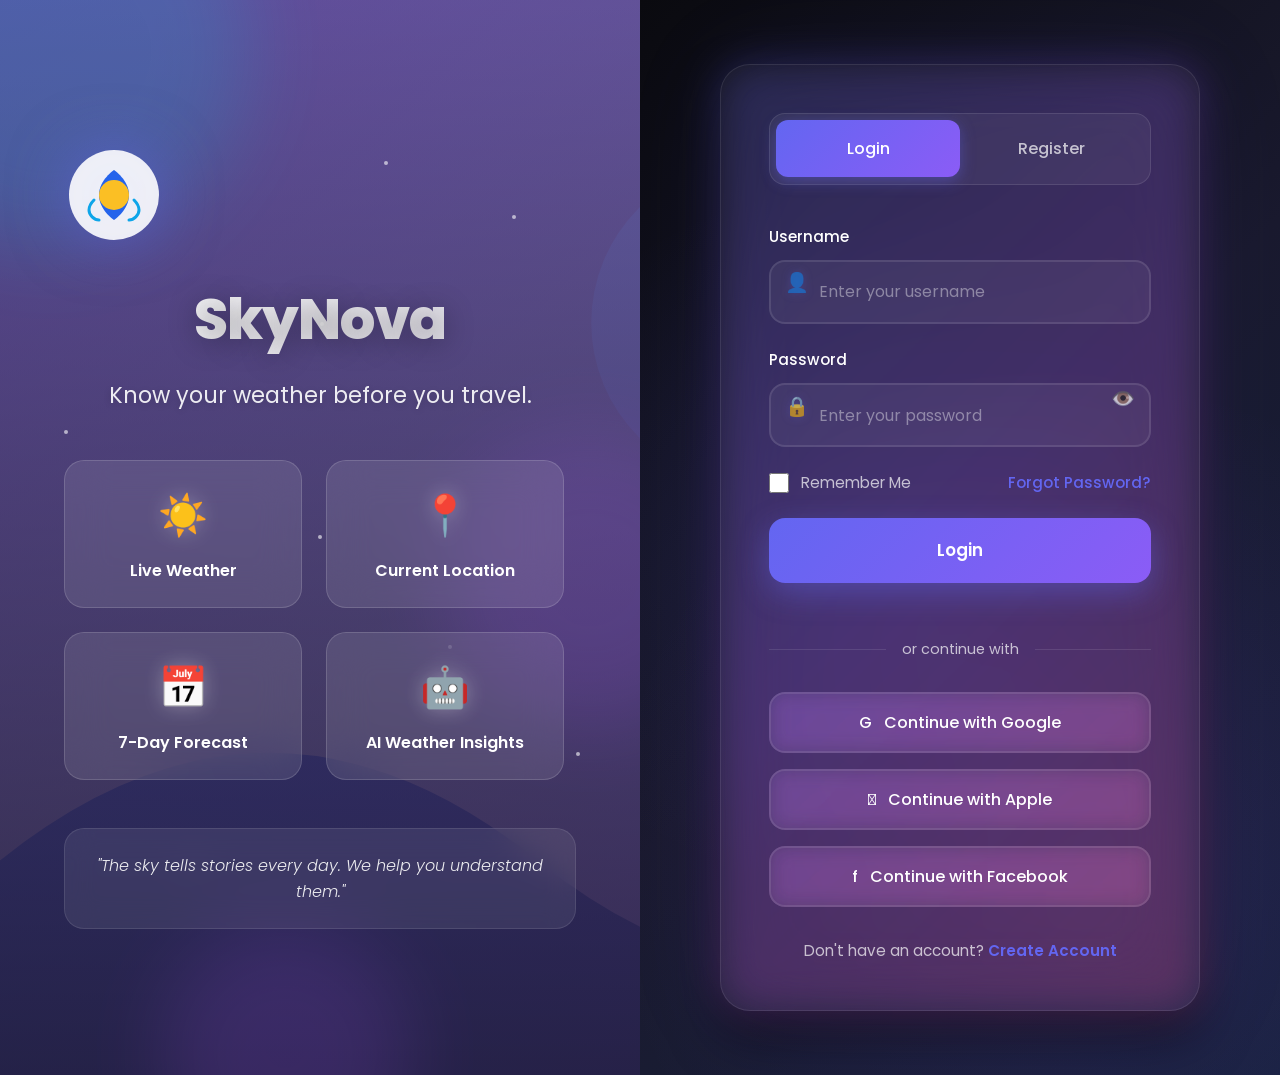
==== commit bd96f69b: "Updated README" ====
--- a/dashboard.html
+++ b/dashboard.html
@@ -3,7 +3,7 @@
 <head>
     <meta charset="UTF-8">
     <meta name="viewport" content="width=device-width, initial-scale=1.0">
-    <title>Weather Dashboard</title>
+    <title>SkyNova</title>
     <link rel="preconnect" href="https://fonts.googleapis.com">
     <link rel="preconnect" href="https://fonts.gstatic.com" crossorigin>
     <link href="https://fonts.googleapis.com/css2?family=Poppins:wght@300;400;500;600;700&display=swap" rel="stylesheet">
@@ -21,7 +21,7 @@
                         <circle cx="50" cy="50" r="15" fill="#FBBF24"/>
                     </svg>
                 </div>
-                <span class="app-name">Weather</span>
+                <span class="app-name">SkyNova</span>
             </div>
 
             <nav class="sidebar-nav">
@@ -41,10 +41,6 @@
                     <span class="nav-icon">🗺️</span>
                     <span class="nav-text">Maps</span>
                 </a>
-                <a href="#" class="nav-item" data-section="favorites">
-                    <span class="nav-icon">⭐</span>
-                    <span class="nav-text">Favorites</span>
-                </a>
                 <a href="#" class="nav-item" data-section="recent">
                     <span class="nav-icon">🕐</span>
                     <span class="nav-text">Recent Searches</span>
@@ -53,18 +49,7 @@
                     <span class="nav-icon">🔔</span>
                     <span class="nav-text">Alerts</span>
                 </a>
-                <a href="#" class="nav-item" data-section="settings">
-                    <span class="nav-icon">⚙️</span>
-                    <span class="nav-text">Settings</span>
-                </a>
             </nav>
-
-            <!-- Premium Upgrade Card -->
-            <div class="premium-card">
-                <h4>✨ Upgrade to Pro</h4>
-                <p>Unlock advanced features</p>
-                <button class="upgrade-btn">Upgrade Now</button>
-            </div>
 
             <div class="sidebar-footer">
                 <a href="#" class="nav-item logout-btn" id="logoutBtn">
@@ -298,37 +283,6 @@
                     </div>
                 </div>
 
-                <!-- AI Weather Insight -->
-                <div class="ai-insight-section">
-                    <div class="ai-insight-card">
-                        <div class="ai-insight-content">
-                            <div class="ai-robot">🤖</div>
-                            <div class="ai-insight-text">
-                                <h3><span class="ai-badge">AI</span> Weather Insights</h3>
-                                <p>Based on current conditions, expect mild temperatures with a chance of light rain in the afternoon. Perfect for outdoor activities!</p>
-                                <button class="view-more-btn">View More Insights</button>
-                            </div>
-                        </div>
-                    </div>
-                </div>
-
-                <!-- Wind Map -->
-                <div class="wind-map-section">
-                    <h3>Live Wind Map</h3>
-                    <div class="wind-map-card">
-                        <div class="map-container">
-                            <div class="map-placeholder">
-                                <span>🗺️ Interactive wind map coming soon</span>
-                            </div>
-                            <div class="live-view-badge">LIVE</div>
-                            <div class="zoom-controls">
-                                <button class="zoom-btn">+</button>
-                                <button class="zoom-btn">-</button>
-                            </div>
-                        </div>
-                    </div>
-                </div>
-
                 <!-- Recent Searches -->
                 <div class="recent-searches-section">
                     <h3>Recent Searches</h3>
